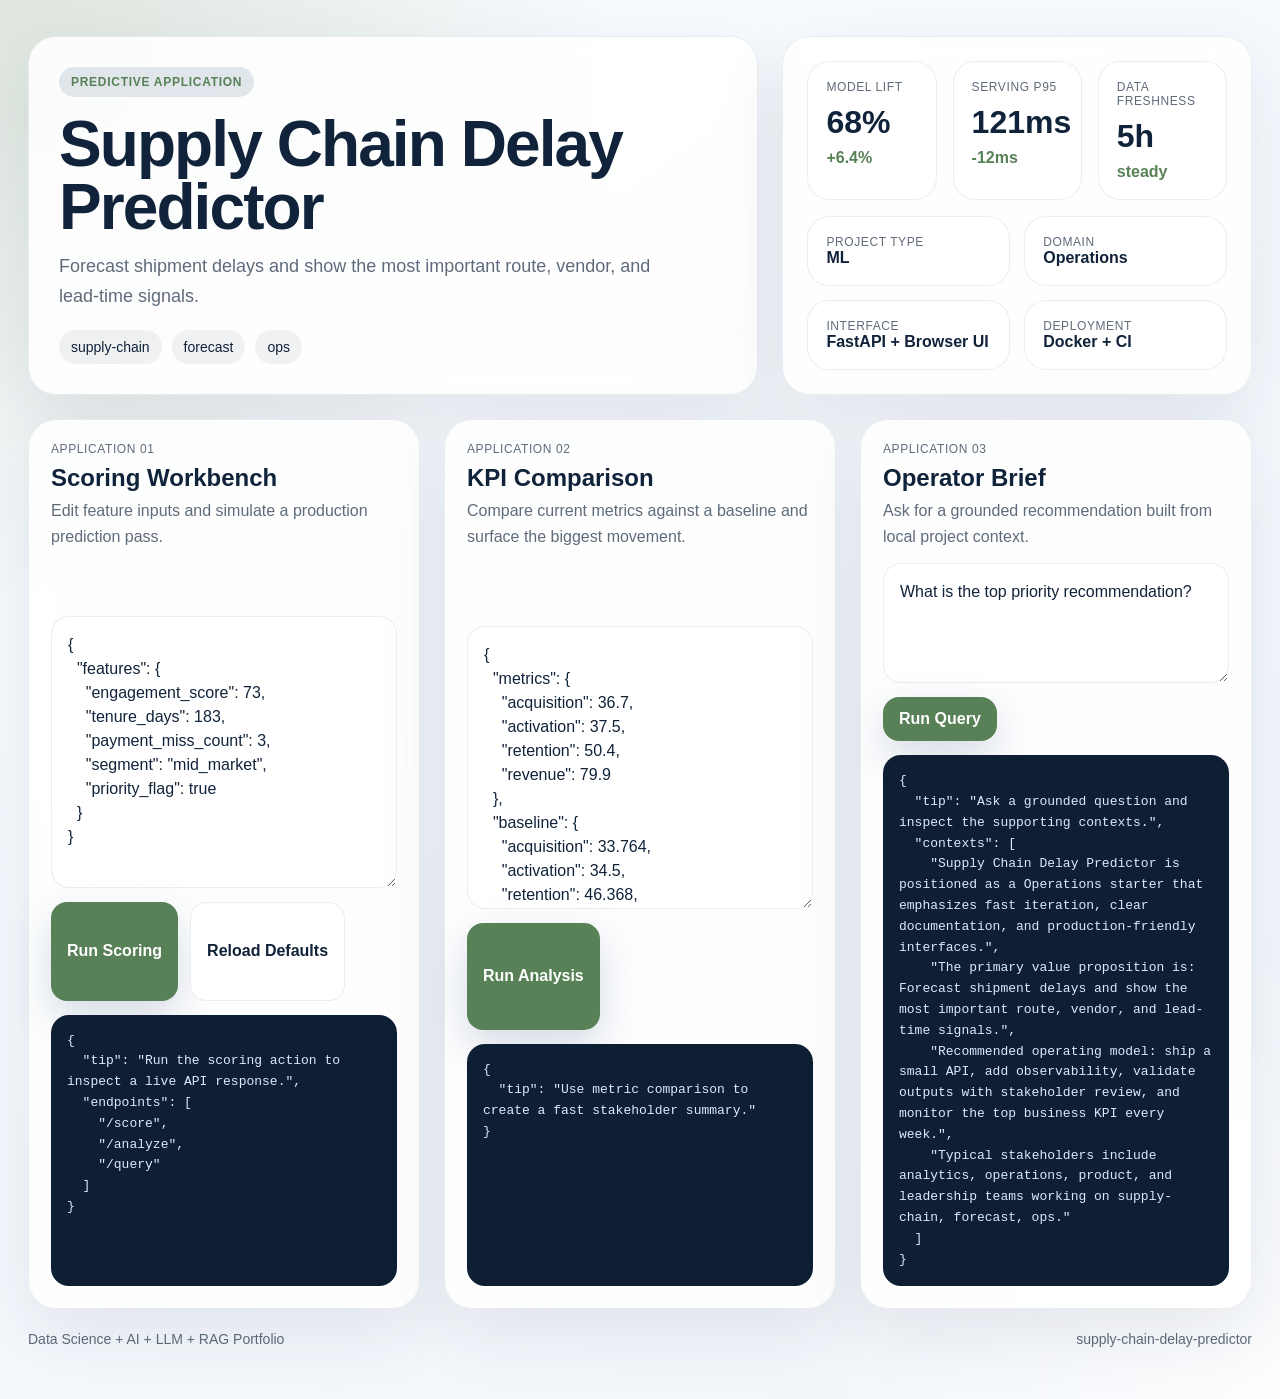
==== src/app/web/index.html @ 6bfb8dae "Publish production-ready portfolio project" ====
<!doctype html>
        <html lang="en">
        <head>
          <meta charset="utf-8">
          <meta name="viewport" content="width=device-width, initial-scale=1">
          <title>Supply Chain Delay Predictor</title>
          <link rel="stylesheet" href="./styles.css">
          <style>:root { --accent: #588157; }</style>
        </head>
        <body>
          <div class="page">
            <section class="hero">
              <div class="panel hero-copy">
                <span class="eyebrow">Predictive Application</span>
                <h1 id="project-title">Supply Chain Delay Predictor</h1>
                <p id="project-summary" class="lead">Forecast shipment delays and show the most important route, vendor, and lead-time signals.</p>
                <ul id="project-tags" class="tag-list">
                  <li>supply-chain</li><li>forecast</li><li>ops</li>
                </ul>
              </div>
              <div class="panel hero-side">
                <div class="metric-grid">
                  <article class='card'><span>Model Lift</span><strong>68%</strong><em>+6.4%</em></article>
<article class='card'><span>Serving P95</span><strong>121ms</strong><em>-12ms</em></article>
<article class='card'><span>Data Freshness</span><strong>5h</strong><em>steady</em></article>
                </div>
                <div class="mini-grid">
                  <article class='mini-card'><span>Project Type</span><strong>ML</strong></article><article class='mini-card'><span>Domain</span><strong>Operations</strong></article><article class='mini-card'><span>Interface</span><strong>FastAPI + Browser UI</strong></article><article class='mini-card'><span>Deployment</span><strong>Docker + CI</strong></article>
                </div>
              </div>
            </section>
            <section class="app-grid">
              <article class="panel module">
                <div class="module-header">
                  <span>Application 01</span>
                  <h2>Scoring Workbench</h2>
                  <p>Edit feature inputs and simulate a production prediction pass.</p>
                </div>
                <textarea id="score-input"></textarea>
                <div class="button-row">
                  <button id="run-score">Run Scoring</button>
                  <button id="load-defaults" class="secondary" type="button">Reload Defaults</button>
                </div>
                <pre id="score-output"></pre>
              </article>
              <article class="panel module">
                <div class="module-header">
                  <span>Application 02</span>
                  <h2>KPI Comparison</h2>
                  <p>Compare current metrics against a baseline and surface the biggest movement.</p>
                </div>
                <textarea id="analyze-input"></textarea>
                <div class="button-row">
                  <button id="run-analyze">Run Analysis</button>
                </div>
                <pre id="analyze-output"></pre>
              </article>
              <article class="panel module">
                <div class="module-header">
                  <span>Application 03</span>
                  <h2>Operator Brief</h2>
                  <p>Ask for a grounded recommendation built from local project context.</p>
                </div>
                <textarea id="query-input" class="query-input"></textarea>
                <div class="button-row">
                  <button id="run-query">Run Query</button>
                </div>
                <pre id="query-output"></pre>
              </article>
            </section>
            <footer class="footer">
              <span>Data Science + AI + LLM + RAG Portfolio</span>
              <span>supply-chain-delay-predictor</span>
            </footer>
          </div>
          <script id="bootstrap-data" type="application/json">{"project": {"slug": "supply-chain-delay-predictor", "title": "Supply Chain Delay Predictor", "project_type": "ml", "domain": "Operations", "summary": "Forecast shipment delays and show the most important route, vendor, and lead-time signals.", "tags": ["supply-chain", "forecast", "ops"]}, "sample_features": {"engagement_score": 73, "tenure_days": 183, "payment_miss_count": 3, "segment": "mid_market", "priority_flag": true}, "sample_metrics": {"acquisition": 36.7, "activation": 37.5, "retention": 50.4, "revenue": 79.9}, "sample_query": "What is the top priority recommendation?", "knowledge_base": ["Supply Chain Delay Predictor is positioned as a Operations starter that emphasizes fast iteration, clear documentation, and production-friendly interfaces.", "The primary value proposition is: Forecast shipment delays and show the most important route, vendor, and lead-time signals.", "Recommended operating model: ship a small API, add observability, validate outputs with stakeholder review, and monitor the top business KPI every week.", "Typical stakeholders include analytics, operations, product, and leadership teams working on supply-chain, forecast, ops."], "dashboard_metrics": [{"label": "Model Lift", "value": "68%", "delta": "+6.4%"}, {"label": "Serving P95", "value": "121ms", "delta": "-12ms"}, {"label": "Data Freshness", "value": "5h", "delta": "steady"}]}</script>
          <script src="./app.js"></script>
        </body>
        </html>
---- src/app/web/styles.css ----
:root {
  --accent: #3d5a80;
  --accent-soft: rgba(61, 90, 128, 0.14);
  --bg: #f2f6fb;
  --card: rgba(255, 255, 255, 0.86);
  --line: rgba(16, 32, 51, 0.08);
  --ink: #11233a;
  --muted: #5f6b7a;
  --success: #2a9d8f;
}
* { box-sizing: border-box; }
html, body { margin: 0; min-height: 100%; }
body {
  font-family: "Avenir Next", "Segoe UI", sans-serif;
  color: var(--ink);
  background:
    radial-gradient(circle at top left, color-mix(in srgb, var(--accent) 20%, white), transparent 32%),
    radial-gradient(circle at bottom right, rgba(255,255,255,0.82), transparent 24%),
    linear-gradient(145deg, #f8fbff, var(--bg));
}
.page {
  max-width: 1320px;
  margin: 0 auto;
  padding: 36px 28px 52px;
}
.hero {
  display: grid;
  grid-template-columns: 1.4fr 0.9fr;
  gap: 24px;
  margin-bottom: 24px;
}
.panel {
  background: var(--card);
  border: 1px solid var(--line);
  border-radius: 28px;
  box-shadow: 0 24px 70px rgba(17, 35, 58, 0.09);
  backdrop-filter: blur(16px);
}
.hero-copy {
  padding: 30px;
}
.eyebrow {
  display: inline-flex;
  align-items: center;
  gap: 8px;
  padding: 8px 12px;
  background: var(--accent-soft);
  color: var(--accent);
  border-radius: 999px;
  text-transform: uppercase;
  letter-spacing: 0.06em;
  font-size: 12px;
  font-weight: 700;
}
h1 {
  margin: 16px 0 14px;
  font-size: clamp(2.2rem, 5vw, 4rem);
  line-height: 0.98;
  letter-spacing: -0.03em;
}
.lead {
  font-size: 18px;
  line-height: 1.65;
  color: var(--muted);
  max-width: 60ch;
  margin: 0;
}
.tag-list {
  display: flex;
  flex-wrap: wrap;
  gap: 10px;
  list-style: none;
  margin: 18px 0 0;
  padding: 0;
}
.tag-list li {
  padding: 9px 12px;
  border-radius: 999px;
  background: rgba(17, 35, 58, 0.06);
  color: var(--ink);
  font-size: 14px;
}
.hero-side {
  padding: 24px;
  display: grid;
  gap: 16px;
  align-content: space-between;
}
.metric-grid {
  display: grid;
  grid-template-columns: repeat(3, minmax(0, 1fr));
  gap: 16px;
}
.metric-card,
.mini-card,
.card {
  background: white;
  border: 1px solid var(--line);
  border-radius: 22px;
  padding: 18px;
}
.metric-card span,
.card span,
.mini-card span,
.module-header span {
  display: block;
  color: var(--muted);
  text-transform: uppercase;
  letter-spacing: 0.05em;
  font-size: 12px;
}
.metric-card strong,
.card strong {
  display: block;
  font-size: 32px;
  margin-top: 10px;
}
.metric-card em,
.card em {
  display: inline-block;
  margin-top: 8px;
  font-style: normal;
  color: var(--accent);
  font-weight: 700;
}
.mini-grid {
  display: grid;
  grid-template-columns: repeat(2, minmax(0, 1fr));
  gap: 14px;
}
.app-grid {
  display: grid;
  grid-template-columns: repeat(3, minmax(0, 1fr));
  gap: 24px;
}
.module {
  padding: 22px;
  display: grid;
  gap: 14px;
}
.module-header h2 {
  margin: 8px 0 6px;
  font-size: 24px;
}
.module-header p {
  margin: 0;
  color: var(--muted);
  line-height: 1.6;
}
textarea, input, button {
  font: inherit;
}
textarea {
  width: 100%;
  min-height: 220px;
  resize: vertical;
  border: 1px solid var(--line);
  border-radius: 18px;
  padding: 16px;
  background: rgba(255,255,255,0.92);
  color: var(--ink);
  line-height: 1.5;
}
.query-input {
  min-height: 120px;
}
button {
  border: 0;
  border-radius: 16px;
  background: var(--accent);
  color: white;
  padding: 13px 16px;
  font-weight: 700;
  cursor: pointer;
  box-shadow: 0 16px 40px rgba(61, 90, 128, 0.22);
}
button.secondary {
  background: white;
  color: var(--ink);
  border: 1px solid var(--line);
  box-shadow: none;
}
.button-row {
  display: flex;
  gap: 12px;
  flex-wrap: wrap;
}
pre {
  margin: 0;
  white-space: pre-wrap;
  word-break: break-word;
  background: #0e1f34;
  color: #dce8ff;
  border-radius: 18px;
  padding: 16px;
  min-height: 180px;
  font-size: 13px;
  line-height: 1.6;
  overflow: auto;
}
.footer {
  display: flex;
  justify-content: space-between;
  margin-top: 22px;
  color: var(--muted);
  font-size: 14px;
}
@media (max-width: 1080px) {
  .hero, .app-grid { grid-template-columns: 1fr; }
  .metric-grid { grid-template-columns: 1fr; }
}
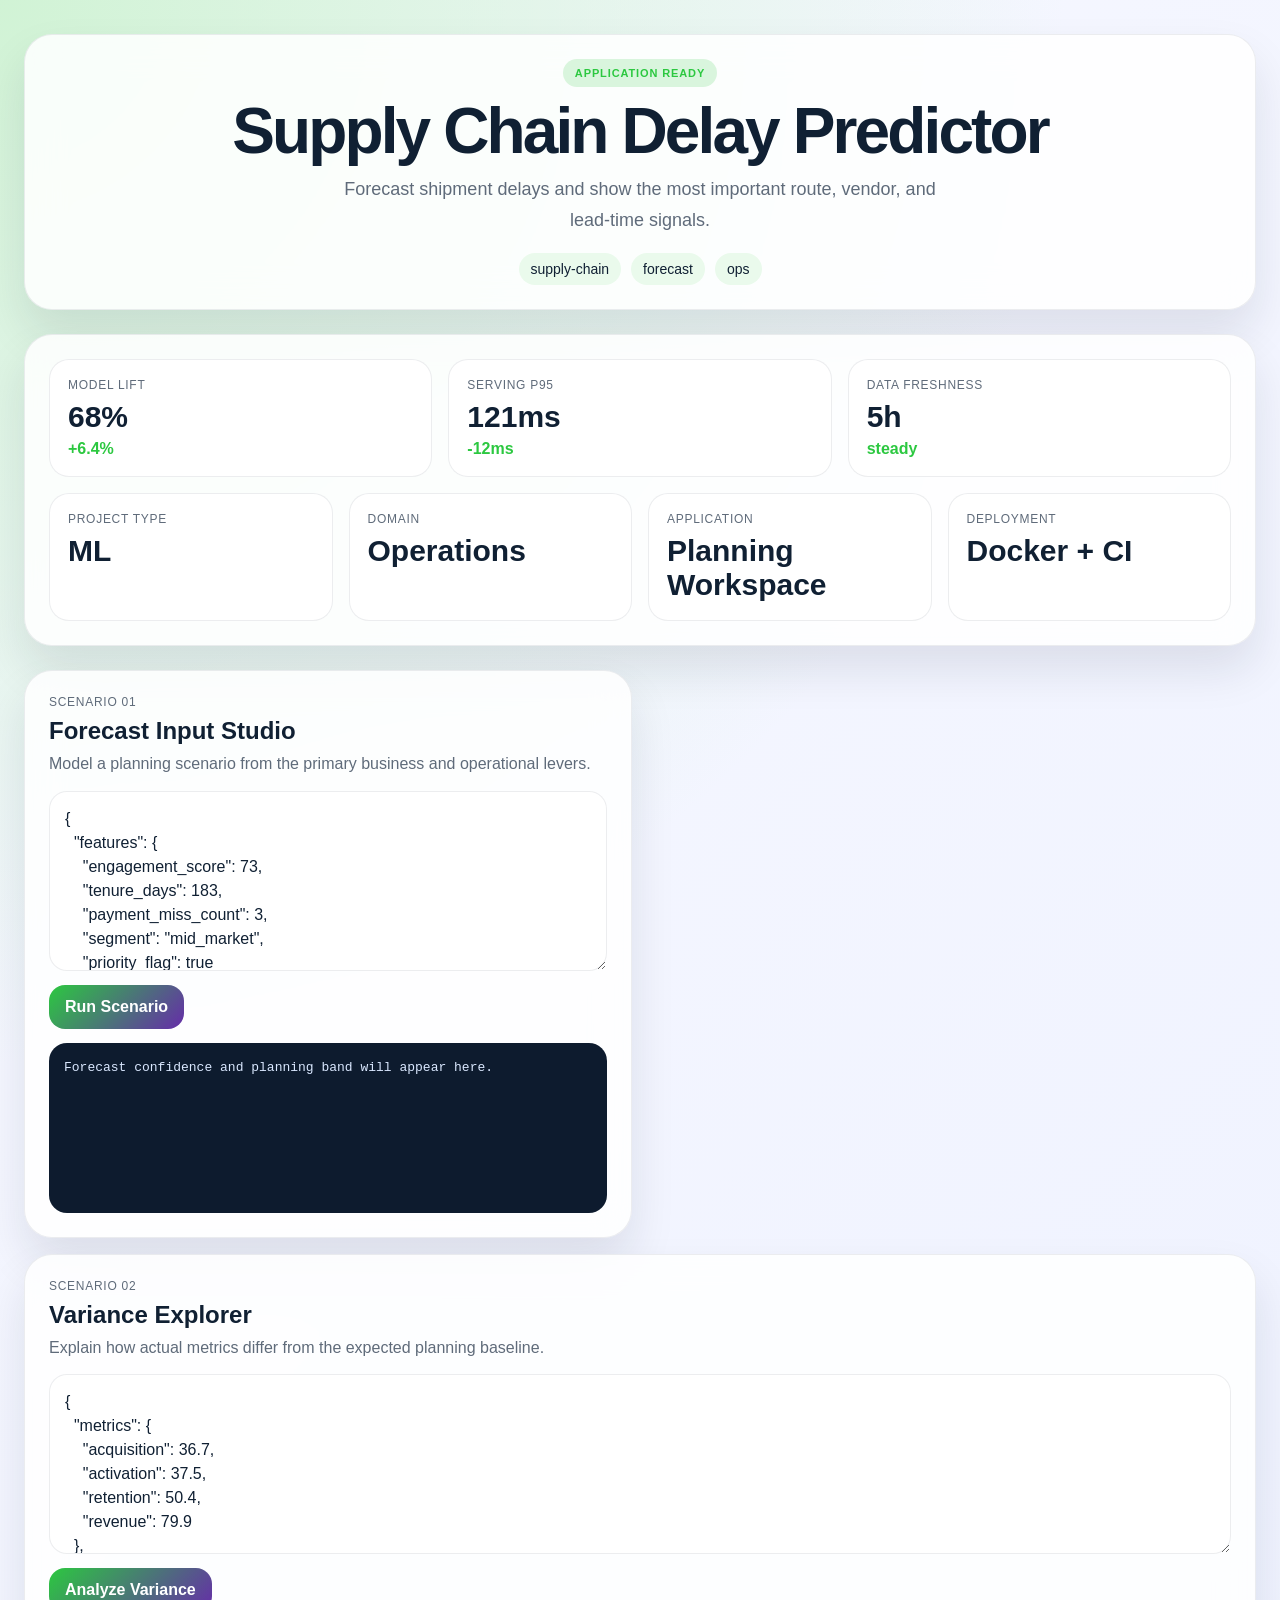
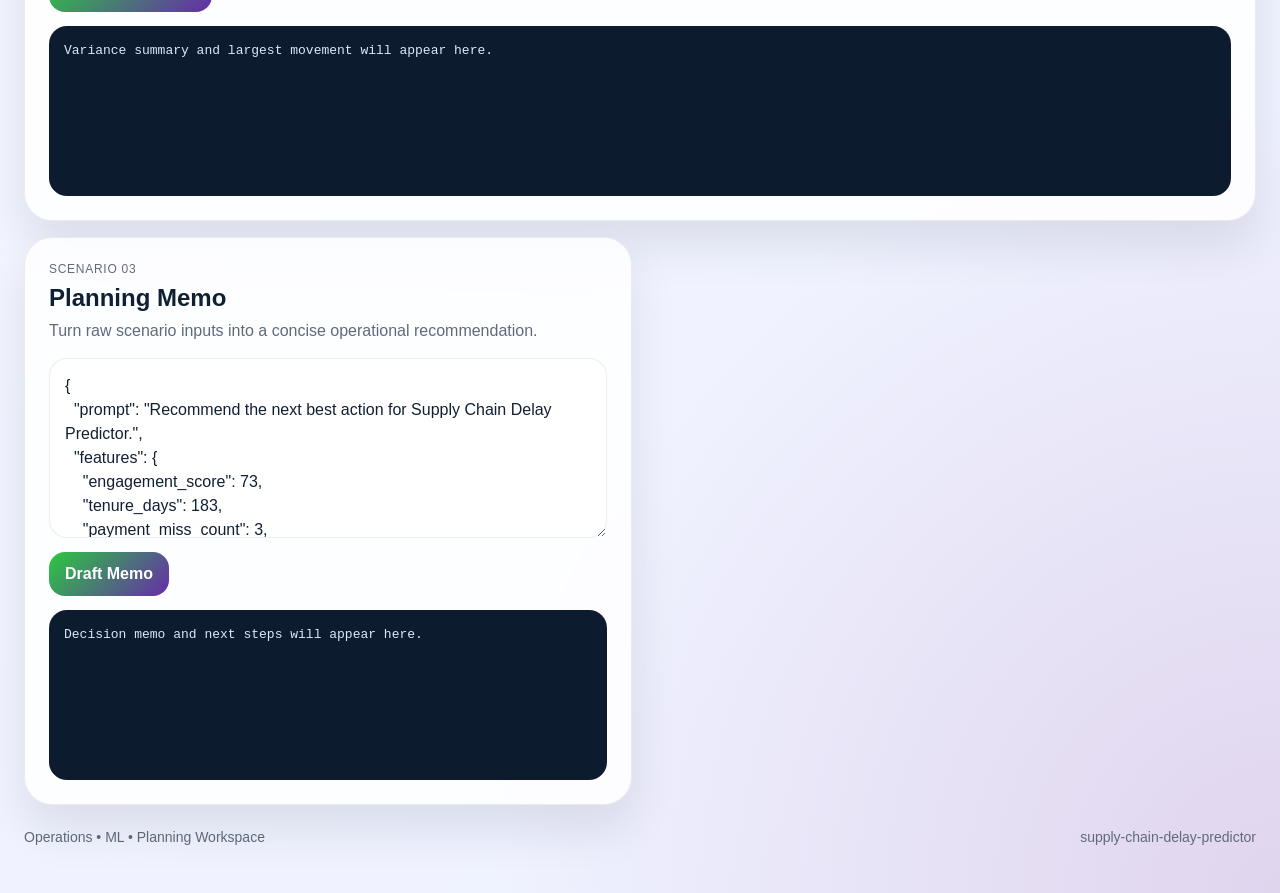
==== commit 33ed51d1: "Publish production-ready portfolio project" ====
--- a/src/app/web/index.html
+++ b/src/app/web/index.html
@@ -6,13 +6,12 @@
           <meta name="viewport" content="width=device-width, initial-scale=1">
           <title>Supply Chain Delay Predictor</title>
           <link rel="stylesheet" href="./styles.css">
-          <style>:root { --accent: #588157; }</style>
         </head>
-        <body>
-          <div class="page">
+        <body class="surface-aurora">
+          <div class="page layout-folio eyebrow-solid headline-normal modules-2 hero-align-left">
             <section class="hero">
               <div class="panel hero-copy">
-                <span class="eyebrow">Predictive Application</span>
+                <span class="eyebrow" data-health>Planning Workspace</span>
                 <h1 id="project-title">Supply Chain Delay Predictor</h1>
                 <p id="project-summary" class="lead">Forecast shipment delays and show the most important route, vendor, and lead-time signals.</p>
                 <ul id="project-tags" class="tag-list">
@@ -26,55 +25,90 @@
 <article class='card'><span>Data Freshness</span><strong>5h</strong><em>steady</em></article>
                 </div>
                 <div class="mini-grid">
-                  <article class='mini-card'><span>Project Type</span><strong>ML</strong></article><article class='mini-card'><span>Domain</span><strong>Operations</strong></article><article class='mini-card'><span>Interface</span><strong>FastAPI + Browser UI</strong></article><article class='mini-card'><span>Deployment</span><strong>Docker + CI</strong></article>
+                  <article class='mini-card'><span>Project Type</span><strong>ML</strong></article><article class='mini-card'><span>Domain</span><strong>Operations</strong></article><article class='mini-card'><span>Application</span><strong>Planning Workspace</strong></article><article class='mini-card'><span>Deployment</span><strong>Docker + CI</strong></article>
                 </div>
               </div>
             </section>
             <section class="app-grid">
-              <article class="panel module">
-                <div class="module-header">
-                  <span>Application 01</span>
-                  <h2>Scoring Workbench</h2>
-                  <p>Edit feature inputs and simulate a production prediction pass.</p>
-                </div>
-                <textarea id="score-input"></textarea>
-                <div class="button-row">
-                  <button id="run-score">Run Scoring</button>
-                  <button id="load-defaults" class="secondary" type="button">Reload Defaults</button>
-                </div>
-                <pre id="score-output"></pre>
-              </article>
-              <article class="panel module">
-                <div class="module-header">
-                  <span>Application 02</span>
-                  <h2>KPI Comparison</h2>
-                  <p>Compare current metrics against a baseline and surface the biggest movement.</p>
-                </div>
-                <textarea id="analyze-input"></textarea>
-                <div class="button-row">
-                  <button id="run-analyze">Run Analysis</button>
-                </div>
-                <pre id="analyze-output"></pre>
-              </article>
-              <article class="panel module">
-                <div class="module-header">
-                  <span>Application 03</span>
-                  <h2>Operator Brief</h2>
-                  <p>Ask for a grounded recommendation built from local project context.</p>
-                </div>
-                <textarea id="query-input" class="query-input"></textarea>
-                <div class="button-row">
-                  <button id="run-query">Run Query</button>
-                </div>
-                <pre id="query-output"></pre>
-              </article>
+              <article class="panel module js-module span-normal">
+          <div class="module-header">
+            <span>Scenario 01</span>
+            <h2>Forecast Input Studio</h2>
+            <p>Model a planning scenario from the primary business and operational levers.</p>
+          </div>
+          <textarea class="js-input">{
+  &quot;features&quot;: {
+    &quot;engagement_score&quot;: 73,
+    &quot;tenure_days&quot;: 183,
+    &quot;payment_miss_count&quot;: 3,
+    &quot;segment&quot;: &quot;mid_market&quot;,
+    &quot;priority_flag&quot;: true
+  }
+}</textarea>
+          <div class="button-row">
+            <button class="js-run" data-endpoint="/score" data-input-mode="json">Run Scenario</button>
+          </div>
+          <pre class="js-output">Forecast confidence and planning band will appear here.</pre>
+        </article>
+<article class="panel module js-module span-wide">
+          <div class="module-header">
+            <span>Scenario 02</span>
+            <h2>Variance Explorer</h2>
+            <p>Explain how actual metrics differ from the expected planning baseline.</p>
+          </div>
+          <textarea class="js-input">{
+  &quot;metrics&quot;: {
+    &quot;acquisition&quot;: 36.7,
+    &quot;activation&quot;: 37.5,
+    &quot;retention&quot;: 50.4,
+    &quot;revenue&quot;: 79.9
+  },
+  &quot;baseline&quot;: {
+    &quot;acquisition&quot;: 33.76,
+    &quot;activation&quot;: 34.5,
+    &quot;retention&quot;: 46.37,
+    &quot;revenue&quot;: 73.51
+  }
+}</textarea>
+          <div class="button-row">
+            <button class="js-run" data-endpoint="/analyze" data-input-mode="json">Analyze Variance</button>
+          </div>
+          <pre class="js-output">Variance summary and largest movement will appear here.</pre>
+        </article>
+<article class="panel module js-module span-normal">
+          <div class="module-header">
+            <span>Scenario 03</span>
+            <h2>Planning Memo</h2>
+            <p>Turn raw scenario inputs into a concise operational recommendation.</p>
+          </div>
+          <textarea class="js-input">{
+  &quot;prompt&quot;: &quot;Recommend the next best action for Supply Chain Delay Predictor.&quot;,
+  &quot;features&quot;: {
+    &quot;engagement_score&quot;: 73,
+    &quot;tenure_days&quot;: 183,
+    &quot;payment_miss_count&quot;: 3,
+    &quot;segment&quot;: &quot;mid_market&quot;,
+    &quot;priority_flag&quot;: true
+  },
+  &quot;metrics&quot;: {
+    &quot;acquisition&quot;: 36.7,
+    &quot;activation&quot;: 37.5,
+    &quot;retention&quot;: 50.4,
+    &quot;revenue&quot;: 79.9
+  }
+}</textarea>
+          <div class="button-row">
+            <button class="js-run" data-endpoint="/recommend" data-input-mode="json">Draft Memo</button>
+          </div>
+          <pre class="js-output">Decision memo and next steps will appear here.</pre>
+        </article>
             </section>
             <footer class="footer">
-              <span>Data Science + AI + LLM + RAG Portfolio</span>
+              <span>Operations • ML • Planning Workspace</span>
               <span>supply-chain-delay-predictor</span>
             </footer>
           </div>
-          <script id="bootstrap-data" type="application/json">{"project": {"slug": "supply-chain-delay-predictor", "title": "Supply Chain Delay Predictor", "project_type": "ml", "domain": "Operations", "summary": "Forecast shipment delays and show the most important route, vendor, and lead-time signals.", "tags": ["supply-chain", "forecast", "ops"]}, "sample_features": {"engagement_score": 73, "tenure_days": 183, "payment_miss_count": 3, "segment": "mid_market", "priority_flag": true}, "sample_metrics": {"acquisition": 36.7, "activation": 37.5, "retention": 50.4, "revenue": 79.9}, "sample_query": "What is the top priority recommendation?", "knowledge_base": ["Supply Chain Delay Predictor is positioned as a Operations starter that emphasizes fast iteration, clear documentation, and production-friendly interfaces.", "The primary value proposition is: Forecast shipment delays and show the most important route, vendor, and lead-time signals.", "Recommended operating model: ship a small API, add observability, validate outputs with stakeholder review, and monitor the top business KPI every week.", "Typical stakeholders include analytics, operations, product, and leadership teams working on supply-chain, forecast, ops."], "dashboard_metrics": [{"label": "Model Lift", "value": "68%", "delta": "+6.4%"}, {"label": "Serving P95", "value": "121ms", "delta": "-12ms"}, {"label": "Data Freshness", "value": "5h", "delta": "steady"}]}</script>
+          <script id="bootstrap-data" type="application/json">{"project": {"slug": "supply-chain-delay-predictor", "title": "Supply Chain Delay Predictor", "project_type": "ml", "domain": "Operations", "summary": "Forecast shipment delays and show the most important route, vendor, and lead-time signals.", "tags": ["supply-chain", "forecast", "ops"]}, "app_archetype": "planner", "ui_profile": {"layout": "folio", "surface": "aurora", "font_stack": "\"Avenir Next\", \"Segoe UI\", sans-serif", "radius": 28, "shadow": 46, "eyebrow_style": "solid", "module_columns": 2, "hero_align": "left", "headline_mode": "normal"}, "app_modules": [{"label": "Scenario 01", "title": "Forecast Input Studio", "description": "Model a planning scenario from the primary business and operational levers.", "endpoint": "/score", "input_mode": "json", "cta": "Run Scenario", "prefill": "{\n  \"features\": {\n    \"engagement_score\": 73,\n    \"tenure_days\": 183,\n    \"payment_miss_count\": 3,\n    \"segment\": \"mid_market\",\n    \"priority_flag\": true\n  }\n}", "hint": "Forecast confidence and planning band will appear here.", "span": "normal"}, {"label": "Scenario 02", "title": "Variance Explorer", "description": "Explain how actual metrics differ from the expected planning baseline.", "endpoint": "/analyze", "input_mode": "json", "cta": "Analyze Variance", "prefill": "{\n  \"metrics\": {\n    \"acquisition\": 36.7,\n    \"activation\": 37.5,\n    \"retention\": 50.4,\n    \"revenue\": 79.9\n  },\n  \"baseline\": {\n    \"acquisition\": 33.76,\n    \"activation\": 34.5,\n    \"retention\": 46.37,\n    \"revenue\": 73.51\n  }\n}", "hint": "Variance summary and largest movement will appear here.", "span": "wide"}, {"label": "Scenario 03", "title": "Planning Memo", "description": "Turn raw scenario inputs into a concise operational recommendation.", "endpoint": "/recommend", "input_mode": "json", "cta": "Draft Memo", "prefill": "{\n  \"prompt\": \"Recommend the next best action for Supply Chain Delay Predictor.\",\n  \"features\": {\n    \"engagement_score\": 73,\n    \"tenure_days\": 183,\n    \"payment_miss_count\": 3,\n    \"segment\": \"mid_market\",\n    \"priority_flag\": true\n  },\n  \"metrics\": {\n    \"acquisition\": 36.7,\n    \"activation\": 37.5,\n    \"retention\": 50.4,\n    \"revenue\": 79.9\n  }\n}", "hint": "Decision memo and next steps will appear here.", "span": "normal"}], "sample_features": {"engagement_score": 73, "tenure_days": 183, "payment_miss_count": 3, "segment": "mid_market", "priority_flag": true}, "sample_metrics": {"acquisition": 36.7, "activation": 37.5, "retention": 50.4, "revenue": 79.9}, "knowledge_base": ["Supply Chain Delay Predictor is positioned as a Operations starter that emphasizes fast iteration, clear documentation, and production-friendly interfaces.", "The primary value proposition is: Forecast shipment delays and show the most important route, vendor, and lead-time signals.", "Recommended operating model: ship a small API, add observability, validate outputs with stakeholder review, and monitor the top business KPI every week.", "Typical stakeholders include analytics, operations, product, and leadership teams working on supply-chain, forecast, ops."], "dashboard_metrics": [{"label": "Model Lift", "value": "68%", "delta": "+6.4%"}, {"label": "Serving P95", "value": "121ms", "delta": "-12ms"}, {"label": "Data Freshness", "value": "5h", "delta": "steady"}]}</script>
           <script src="./app.js"></script>
         </body>
         </html>
--- a/src/app/web/styles.css
+++ b/src/app/web/styles.css
@@ -1,141 +1,185 @@
 
 :root {
-  --accent: #3d5a80;
-  --accent-soft: rgba(61, 90, 128, 0.14);
-  --bg: #f2f6fb;
+  --accent: #2cc840;
+  --accent-2: #662ca9;
+  --accent-soft: color-mix(in srgb, var(--accent) 18%, white);
+  --radius: 28px;
+  --shadow-size: 46px;
+  --font-stack: "Avenir Next", "Segoe UI", sans-serif;
+  --bg: #f4f7fb;
   --card: rgba(255, 255, 255, 0.86);
   --line: rgba(16, 32, 51, 0.08);
-  --ink: #11233a;
+  --ink: #102033;
   --muted: #5f6b7a;
-  --success: #2a9d8f;
+  --output-bg: #0d1b2e;
+  --output-ink: #dae8ff;
 }
 * { box-sizing: border-box; }
 html, body { margin: 0; min-height: 100%; }
 body {
-  font-family: "Avenir Next", "Segoe UI", sans-serif;
+  font-family: var(--font-stack);
   color: var(--ink);
-  background:
-    radial-gradient(circle at top left, color-mix(in srgb, var(--accent) 20%, white), transparent 32%),
-    radial-gradient(circle at bottom right, rgba(255,255,255,0.82), transparent 24%),
-    linear-gradient(145deg, #f8fbff, var(--bg));
+  background: linear-gradient(145deg, #f8fbff, var(--bg));
+}
+body.surface-mist {
+  --bg: #eef4fb;
+  background:
+    radial-gradient(circle at top left, color-mix(in srgb, var(--accent) 18%, white), transparent 34%),
+    linear-gradient(145deg, #fbfdff, var(--bg));
+}
+body.surface-aurora {
+  --bg: #edf1ff;
+  background:
+    radial-gradient(circle at 0% 0%, color-mix(in srgb, var(--accent) 22%, white), transparent 38%),
+    radial-gradient(circle at 100% 100%, color-mix(in srgb, var(--accent-2) 20%, white), transparent 28%),
+    linear-gradient(135deg, #f7f8ff, var(--bg));
+}
+body.surface-sand {
+  --bg: #f5efe8;
+  --card: rgba(255, 251, 246, 0.9);
+  background:
+    linear-gradient(135deg, rgba(255,255,255,0.82), rgba(245, 239, 232, 0.98)),
+    radial-gradient(circle at top right, color-mix(in srgb, var(--accent) 16%, white), transparent 32%);
+}
+body.surface-slate {
+  --bg: #ecf0f7;
+  --card: rgba(248, 250, 255, 0.88);
+  background:
+    linear-gradient(160deg, #f7f9fc, var(--bg)),
+    radial-gradient(circle at bottom left, color-mix(in srgb, var(--accent-2) 16%, white), transparent 34%);
+}
+body.surface-paper {
+  --bg: #f8f8f4;
+  --card: rgba(255,255,255,0.93);
+  background:
+    linear-gradient(180deg, #fffefb, var(--bg));
+}
+body.surface-ink {
+  --bg: #0f1726;
+  --card: rgba(15, 23, 38, 0.88);
+  --line: rgba(226, 238, 255, 0.1);
+  --ink: #f5f8ff;
+  --muted: #b4c0cf;
+  --output-bg: rgba(255,255,255,0.06);
+  --output-ink: #f5f8ff;
+  background:
+    radial-gradient(circle at top left, color-mix(in srgb, var(--accent) 28%, transparent), transparent 42%),
+    linear-gradient(145deg, #09111d, var(--bg));
 }
 .page {
-  max-width: 1320px;
+  max-width: 1360px;
   margin: 0 auto;
-  padding: 36px 28px 52px;
-}
-.hero {
-  display: grid;
-  grid-template-columns: 1.4fr 0.9fr;
+  padding: 34px 24px 48px;
+  display: grid;
   gap: 24px;
-  margin-bottom: 24px;
 }
 .panel {
   background: var(--card);
   border: 1px solid var(--line);
-  border-radius: 28px;
-  box-shadow: 0 24px 70px rgba(17, 35, 58, 0.09);
-  backdrop-filter: blur(16px);
-}
-.hero-copy {
-  padding: 30px;
+  border-radius: var(--radius);
+  box-shadow: 0 24px var(--shadow-size) rgba(16, 32, 51, 0.1);
+  backdrop-filter: blur(18px);
+}
+.hero {
+  display: grid;
+  gap: 24px;
+}
+.hero-copy,
+.hero-side,
+.module {
+  padding: 24px;
 }
 .eyebrow {
   display: inline-flex;
   align-items: center;
   gap: 8px;
   padding: 8px 12px;
+  border-radius: 999px;
   background: var(--accent-soft);
   color: var(--accent);
-  border-radius: 999px;
   text-transform: uppercase;
-  letter-spacing: 0.06em;
-  font-size: 12px;
-  font-weight: 700;
+  letter-spacing: 0.08em;
+  font-size: 11px;
+  font-weight: 800;
+}
+.page.eyebrow-outline .eyebrow {
+  background: transparent;
+  border: 1px solid color-mix(in srgb, var(--accent) 40%, white);
+}
+.page.eyebrow-soft .eyebrow {
+  background: color-mix(in srgb, var(--accent) 12%, white);
+  color: color-mix(in srgb, var(--accent) 82%, black);
 }
 h1 {
-  margin: 16px 0 14px;
-  font-size: clamp(2.2rem, 5vw, 4rem);
-  line-height: 0.98;
-  letter-spacing: -0.03em;
-}
+  margin: 14px 0 12px;
+  font-size: clamp(2.2rem, 5vw, 4.4rem);
+  line-height: 0.96;
+  letter-spacing: -0.045em;
+}
+.page.headline-compact h1 { max-width: 10ch; }
+.page.headline-tall h1 { line-height: 1.03; font-size: clamp(2.4rem, 5vw, 4.8rem); }
 .lead {
+  margin: 0;
   font-size: 18px;
-  line-height: 1.65;
+  line-height: 1.68;
   color: var(--muted);
-  max-width: 60ch;
-  margin: 0;
+  max-width: 62ch;
 }
 .tag-list {
+  list-style: none;
   display: flex;
   flex-wrap: wrap;
   gap: 10px;
-  list-style: none;
   margin: 18px 0 0;
   padding: 0;
 }
 .tag-list li {
-  padding: 9px 12px;
+  padding: 8px 12px;
   border-radius: 999px;
-  background: rgba(17, 35, 58, 0.06);
+  background: color-mix(in srgb, var(--accent) 10%, white);
   color: var(--ink);
   font-size: 14px;
 }
 .hero-side {
-  padding: 24px;
   display: grid;
   gap: 16px;
-  align-content: space-between;
-}
-.metric-grid {
-  display: grid;
-  grid-template-columns: repeat(3, minmax(0, 1fr));
+}
+.metric-grid,
+.mini-grid,
+.app-grid {
+  display: grid;
   gap: 16px;
 }
-.metric-card,
-.mini-card,
-.card {
-  background: white;
+.card,
+.mini-card {
+  background: color-mix(in srgb, var(--card) 92%, white);
   border: 1px solid var(--line);
-  border-radius: 22px;
+  border-radius: calc(var(--radius) - 8px);
   padding: 18px;
 }
-.metric-card span,
 .card span,
 .mini-card span,
 .module-header span {
   display: block;
   color: var(--muted);
   text-transform: uppercase;
-  letter-spacing: 0.05em;
+  letter-spacing: 0.06em;
   font-size: 12px;
 }
-.metric-card strong,
-.card strong {
+.card strong,
+.mini-card strong {
   display: block;
-  font-size: 32px;
-  margin-top: 10px;
-}
-.metric-card em,
+  margin-top: 8px;
+  font-size: 30px;
+}
 .card em {
   display: inline-block;
-  margin-top: 8px;
+  margin-top: 6px;
   font-style: normal;
   color: var(--accent);
   font-weight: 700;
 }
-.mini-grid {
-  display: grid;
-  grid-template-columns: repeat(2, minmax(0, 1fr));
-  gap: 14px;
-}
-.app-grid {
-  display: grid;
-  grid-template-columns: repeat(3, minmax(0, 1fr));
-  gap: 24px;
-}
 .module {
-  padding: 22px;
   display: grid;
   gap: 14px;
 }
@@ -148,65 +192,157 @@
   color: var(--muted);
   line-height: 1.6;
 }
-textarea, input, button {
+textarea,
+button {
   font: inherit;
 }
 textarea {
   width: 100%;
-  min-height: 220px;
+  min-height: 180px;
   resize: vertical;
   border: 1px solid var(--line);
-  border-radius: 18px;
-  padding: 16px;
-  background: rgba(255,255,255,0.92);
+  border-radius: calc(var(--radius) - 10px);
+  padding: 15px;
+  background: rgba(255,255,255,0.82);
   color: var(--ink);
   line-height: 1.5;
 }
-.query-input {
-  min-height: 120px;
+body.surface-ink textarea {
+  background: rgba(255,255,255,0.05);
+}
+.module-input-text {
+  min-height: 110px;
+}
+.button-row {
+  display: flex;
+  flex-wrap: wrap;
+  gap: 10px;
 }
 button {
   border: 0;
   border-radius: 16px;
-  background: var(--accent);
+  background: linear-gradient(135deg, var(--accent), var(--accent-2));
   color: white;
   padding: 13px 16px;
   font-weight: 700;
   cursor: pointer;
-  box-shadow: 0 16px 40px rgba(61, 90, 128, 0.22);
-}
-button.secondary {
-  background: white;
-  color: var(--ink);
-  border: 1px solid var(--line);
-  box-shadow: none;
-}
-.button-row {
-  display: flex;
-  gap: 12px;
-  flex-wrap: wrap;
 }
 pre {
   margin: 0;
   white-space: pre-wrap;
   word-break: break-word;
-  background: #0e1f34;
-  color: #dce8ff;
-  border-radius: 18px;
-  padding: 16px;
-  min-height: 180px;
+  background: var(--output-bg);
+  color: var(--output-ink);
+  border-radius: calc(var(--radius) - 10px);
+  padding: 15px;
+  min-height: 170px;
+  line-height: 1.58;
   font-size: 13px;
-  line-height: 1.6;
   overflow: auto;
 }
 .footer {
   display: flex;
   justify-content: space-between;
-  margin-top: 22px;
   color: var(--muted);
   font-size: 14px;
 }
-@media (max-width: 1080px) {
-  .hero, .app-grid { grid-template-columns: 1fr; }
-  .metric-grid { grid-template-columns: 1fr; }
-}
+.page.layout-horizon .hero {
+  grid-template-columns: 1.45fr 1fr;
+  align-items: stretch;
+}
+.page.layout-horizon.modules-2 .app-grid,
+.page.layout-horizon.modules-3 .app-grid {
+  grid-template-columns: repeat(3, minmax(0, 1fr));
+}
+.page.layout-rail .hero {
+  grid-template-columns: 0.92fr 1.08fr;
+}
+.page.layout-rail .hero-copy {
+  padding-top: 34px;
+}
+.page.layout-rail .app-grid {
+  grid-template-columns: repeat(2, minmax(0, 1fr));
+}
+.page.layout-folio .hero {
+  grid-template-columns: 1fr;
+}
+.page.layout-folio .hero-copy {
+  text-align: center;
+}
+.page.layout-folio .lead {
+  margin-inline: auto;
+}
+.page.layout-folio .tag-list {
+  justify-content: center;
+}
+.page.layout-folio .metric-grid {
+  grid-template-columns: repeat(3, minmax(0, 1fr));
+}
+.page.layout-folio .mini-grid {
+  grid-template-columns: repeat(4, minmax(0, 1fr));
+}
+.page.layout-folio .app-grid {
+  grid-template-columns: repeat(2, minmax(0, 1fr));
+}
+.page.layout-board .hero {
+  grid-template-columns: 1fr;
+}
+.page.layout-board .hero-side {
+  grid-template-columns: 1.2fr 0.8fr;
+  align-items: start;
+}
+.page.layout-board .metric-grid {
+  grid-template-columns: repeat(3, minmax(0, 1fr));
+}
+.page.layout-board .app-grid {
+  grid-template-columns: repeat(4, minmax(0, 1fr));
+}
+.page.layout-stack .hero {
+  grid-template-columns: 1fr;
+}
+.page.layout-stack .hero-side {
+  grid-template-columns: repeat(2, minmax(0, 1fr));
+}
+.page.layout-stack .app-grid {
+  grid-template-columns: repeat(3, minmax(0, 1fr));
+}
+.page.layout-console .hero {
+  grid-template-columns: 1.1fr 0.9fr;
+}
+.page.layout-console .panel,
+.page.layout-console .card,
+.page.layout-console .mini-card {
+  border-radius: 18px;
+}
+.page.modules-2 .app-grid {
+  grid-template-columns: repeat(2, minmax(0, 1fr));
+}
+.module.span-wide {
+  grid-column: span 2;
+}
+.hero-align-center .hero-copy {
+  text-align: center;
+}
+.hero-align-center .lead,
+.hero-align-center .tag-list {
+  margin-inline: auto;
+  justify-content: center;
+}
+@media (max-width: 1120px) {
+  .page.layout-horizon .hero,
+  .page.layout-rail .hero,
+  .page.layout-console .hero,
+  .page.layout-board .hero-side,
+  .page.layout-folio .mini-grid,
+  .page.layout-stack .hero-side,
+  .page.modules-2 .app-grid,
+  .page.layout-board .app-grid,
+  .page.layout-stack .app-grid,
+  .page.layout-horizon.modules-3 .app-grid,
+  .page.layout-folio .app-grid {
+    grid-template-columns: 1fr;
+  }
+  .module.span-wide {
+    grid-column: auto;
+  }
+}
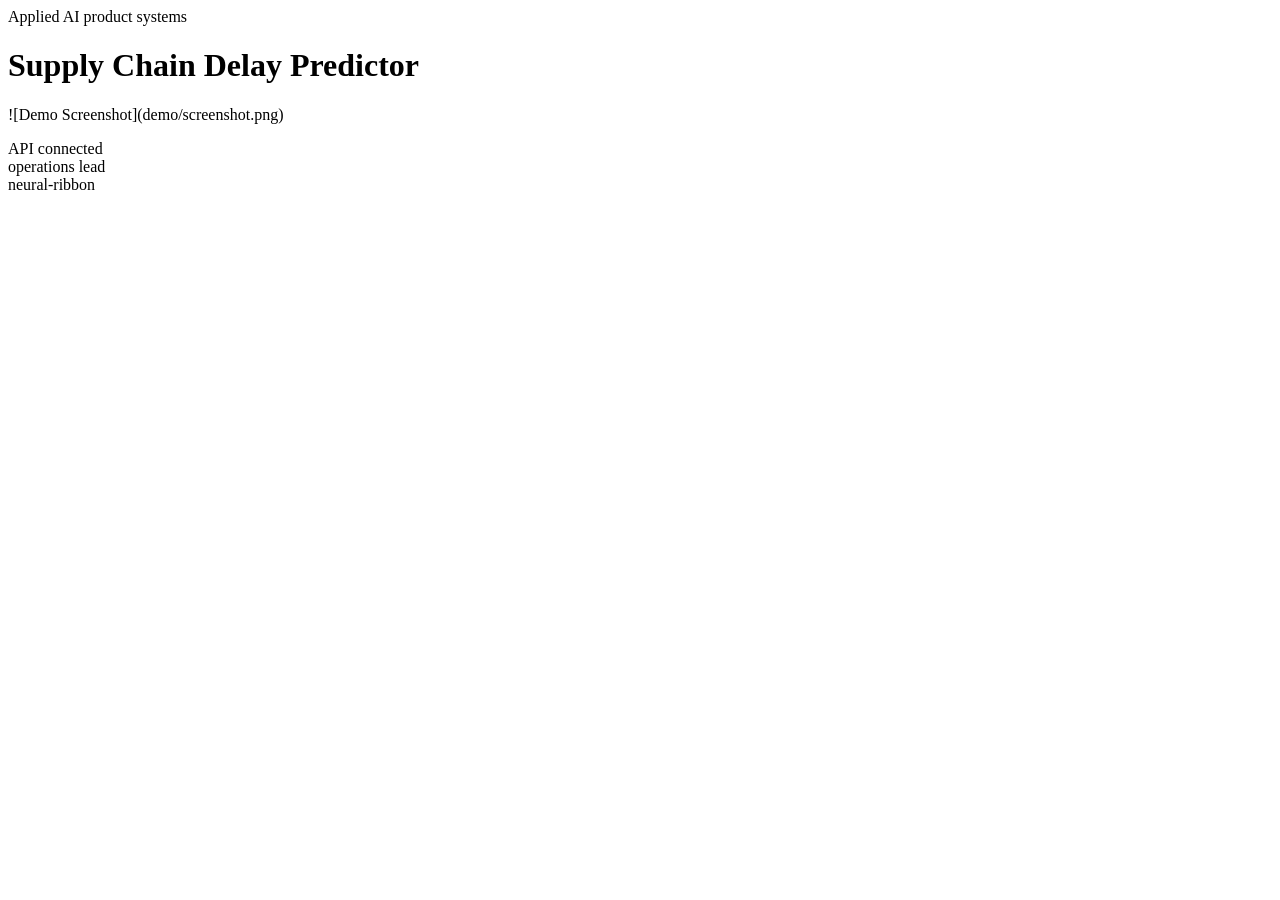
==== commit 82b22298: "Upgrade to production-grade app scaffold and 3D landing page" ====
--- a/src/app/web/index.html
+++ b/src/app/web/index.html
@@ -1,114 +1,29 @@
-
-        <!doctype html>
-        <html lang="en">
-        <head>
-          <meta charset="utf-8">
-          <meta name="viewport" content="width=device-width, initial-scale=1">
-          <title>Supply Chain Delay Predictor</title>
-          <link rel="stylesheet" href="./styles.css">
-        </head>
-        <body class="surface-aurora">
-          <div class="page layout-folio eyebrow-solid headline-normal modules-2 hero-align-left">
-            <section class="hero">
-              <div class="panel hero-copy">
-                <span class="eyebrow" data-health>Planning Workspace</span>
-                <h1 id="project-title">Supply Chain Delay Predictor</h1>
-                <p id="project-summary" class="lead">Forecast shipment delays and show the most important route, vendor, and lead-time signals.</p>
-                <ul id="project-tags" class="tag-list">
-                  <li>supply-chain</li><li>forecast</li><li>ops</li>
-                </ul>
-              </div>
-              <div class="panel hero-side">
-                <div class="metric-grid">
-                  <article class='card'><span>Model Lift</span><strong>68%</strong><em>+6.4%</em></article>
-<article class='card'><span>Serving P95</span><strong>121ms</strong><em>-12ms</em></article>
-<article class='card'><span>Data Freshness</span><strong>5h</strong><em>steady</em></article>
-                </div>
-                <div class="mini-grid">
-                  <article class='mini-card'><span>Project Type</span><strong>ML</strong></article><article class='mini-card'><span>Domain</span><strong>Operations</strong></article><article class='mini-card'><span>Application</span><strong>Planning Workspace</strong></article><article class='mini-card'><span>Deployment</span><strong>Docker + CI</strong></article>
-                </div>
-              </div>
-            </section>
-            <section class="app-grid">
-              <article class="panel module js-module span-normal">
-          <div class="module-header">
-            <span>Scenario 01</span>
-            <h2>Forecast Input Studio</h2>
-            <p>Model a planning scenario from the primary business and operational levers.</p>
-          </div>
-          <textarea class="js-input">{
-  &quot;features&quot;: {
-    &quot;engagement_score&quot;: 73,
-    &quot;tenure_days&quot;: 183,
-    &quot;payment_miss_count&quot;: 3,
-    &quot;segment&quot;: &quot;mid_market&quot;,
-    &quot;priority_flag&quot;: true
-  }
-}</textarea>
-          <div class="button-row">
-            <button class="js-run" data-endpoint="/score" data-input-mode="json">Run Scenario</button>
-          </div>
-          <pre class="js-output">Forecast confidence and planning band will appear here.</pre>
-        </article>
-<article class="panel module js-module span-wide">
-          <div class="module-header">
-            <span>Scenario 02</span>
-            <h2>Variance Explorer</h2>
-            <p>Explain how actual metrics differ from the expected planning baseline.</p>
-          </div>
-          <textarea class="js-input">{
-  &quot;metrics&quot;: {
-    &quot;acquisition&quot;: 36.7,
-    &quot;activation&quot;: 37.5,
-    &quot;retention&quot;: 50.4,
-    &quot;revenue&quot;: 79.9
-  },
-  &quot;baseline&quot;: {
-    &quot;acquisition&quot;: 33.76,
-    &quot;activation&quot;: 34.5,
-    &quot;retention&quot;: 46.37,
-    &quot;revenue&quot;: 73.51
-  }
-}</textarea>
-          <div class="button-row">
-            <button class="js-run" data-endpoint="/analyze" data-input-mode="json">Analyze Variance</button>
-          </div>
-          <pre class="js-output">Variance summary and largest movement will appear here.</pre>
-        </article>
-<article class="panel module js-module span-normal">
-          <div class="module-header">
-            <span>Scenario 03</span>
-            <h2>Planning Memo</h2>
-            <p>Turn raw scenario inputs into a concise operational recommendation.</p>
-          </div>
-          <textarea class="js-input">{
-  &quot;prompt&quot;: &quot;Recommend the next best action for Supply Chain Delay Predictor.&quot;,
-  &quot;features&quot;: {
-    &quot;engagement_score&quot;: 73,
-    &quot;tenure_days&quot;: 183,
-    &quot;payment_miss_count&quot;: 3,
-    &quot;segment&quot;: &quot;mid_market&quot;,
-    &quot;priority_flag&quot;: true
-  },
-  &quot;metrics&quot;: {
-    &quot;acquisition&quot;: 36.7,
-    &quot;activation&quot;: 37.5,
-    &quot;retention&quot;: 50.4,
-    &quot;revenue&quot;: 79.9
-  }
-}</textarea>
-          <div class="button-row">
-            <button class="js-run" data-endpoint="/recommend" data-input-mode="json">Draft Memo</button>
-          </div>
-          <pre class="js-output">Decision memo and next steps will appear here.</pre>
-        </article>
-            </section>
-            <footer class="footer">
-              <span>Operations • ML • Planning Workspace</span>
-              <span>supply-chain-delay-predictor</span>
-            </footer>
-          </div>
-          <script id="bootstrap-data" type="application/json">{"project": {"slug": "supply-chain-delay-predictor", "title": "Supply Chain Delay Predictor", "project_type": "ml", "domain": "Operations", "summary": "Forecast shipment delays and show the most important route, vendor, and lead-time signals.", "tags": ["supply-chain", "forecast", "ops"]}, "app_archetype": "planner", "ui_profile": {"layout": "folio", "surface": "aurora", "font_stack": "\"Avenir Next\", \"Segoe UI\", sans-serif", "radius": 28, "shadow": 46, "eyebrow_style": "solid", "module_columns": 2, "hero_align": "left", "headline_mode": "normal"}, "app_modules": [{"label": "Scenario 01", "title": "Forecast Input Studio", "description": "Model a planning scenario from the primary business and operational levers.", "endpoint": "/score", "input_mode": "json", "cta": "Run Scenario", "prefill": "{\n  \"features\": {\n    \"engagement_score\": 73,\n    \"tenure_days\": 183,\n    \"payment_miss_count\": 3,\n    \"segment\": \"mid_market\",\n    \"priority_flag\": true\n  }\n}", "hint": "Forecast confidence and planning band will appear here.", "span": "normal"}, {"label": "Scenario 02", "title": "Variance Explorer", "description": "Explain how actual metrics differ from the expected planning baseline.", "endpoint": "/analyze", "input_mode": "json", "cta": "Analyze Variance", "prefill": "{\n  \"metrics\": {\n    \"acquisition\": 36.7,\n    \"activation\": 37.5,\n    \"retention\": 50.4,\n    \"revenue\": 79.9\n  },\n  \"baseline\": {\n    \"acquisition\": 33.76,\n    \"activation\": 34.5,\n    \"retention\": 46.37,\n    \"revenue\": 73.51\n  }\n}", "hint": "Variance summary and largest movement will appear here.", "span": "wide"}, {"label": "Scenario 03", "title": "Planning Memo", "description": "Turn raw scenario inputs into a concise operational recommendation.", "endpoint": "/recommend", "input_mode": "json", "cta": "Draft Memo", "prefill": "{\n  \"prompt\": \"Recommend the next best action for Supply Chain Delay Predictor.\",\n  \"features\": {\n    \"engagement_score\": 73,\n    \"tenure_days\": 183,\n    \"payment_miss_count\": 3,\n    \"segment\": \"mid_market\",\n    \"priority_flag\": true\n  },\n  \"metrics\": {\n    \"acquisition\": 36.7,\n    \"activation\": 37.5,\n    \"retention\": 50.4,\n    \"revenue\": 79.9\n  }\n}", "hint": "Decision memo and next steps will appear here.", "span": "normal"}], "sample_features": {"engagement_score": 73, "tenure_days": 183, "payment_miss_count": 3, "segment": "mid_market", "priority_flag": true}, "sample_metrics": {"acquisition": 36.7, "activation": 37.5, "retention": 50.4, "revenue": 79.9}, "knowledge_base": ["Supply Chain Delay Predictor is positioned as a Operations starter that emphasizes fast iteration, clear documentation, and production-friendly interfaces.", "The primary value proposition is: Forecast shipment delays and show the most important route, vendor, and lead-time signals.", "Recommended operating model: ship a small API, add observability, validate outputs with stakeholder review, and monitor the top business KPI every week.", "Typical stakeholders include analytics, operations, product, and leadership teams working on supply-chain, forecast, ops."], "dashboard_metrics": [{"label": "Model Lift", "value": "68%", "delta": "+6.4%"}, {"label": "Serving P95", "value": "121ms", "delta": "-12ms"}, {"label": "Data Freshness", "value": "5h", "delta": "steady"}]}</script>
-          <script src="./app.js"></script>
-        </body>
-        </html>
+<!DOCTYPE html>
+<html lang="en">
+<head>
+  <meta charset="UTF-8" />
+  <meta name="viewport" content="width=device-width, initial-scale=1.0" />
+  <title>Supply Chain Delay Predictor App</title>
+  <link rel="stylesheet" href="/assets/styles.css" />
+</head>
+<body>
+  <div id="scene" class="app-scene">
+    <header class="shell hero">
+      <div>
+        <span class="eyebrow">Applied AI product systems</span>
+        <h1>Supply Chain Delay Predictor</h1>
+        <p>![Demo Screenshot](demo/screenshot.png)</p>
+      </div>
+      <aside class="status-card">
+        <div class="pill">API connected</div>
+        <div class="pill">operations lead</div>
+        <div class="pill">neural-ribbon</div>
+      </aside>
+    </header>
+    <section id="metrics" class="grid metrics"></section>
+    <section id="signals" class="grid signals"></section>
+  </div>
+  <script>window.PROJECT_MANIFEST = {"slug": "supply-chain-delay-predictor", "title": "Supply Chain Delay Predictor", "summary": "![Demo Screenshot](demo/screenshot.png)", "domain": "Applied AI product systems", "audience": "operations lead", "promise": "Turn promising technical capability into a production-shaped workflow for real teams.", "hero": ["Production-grade app scaffold with API, CI, tests, Docker, and GitHub Pages landing.", "3D landing surface designed for GitHub Pages and recruiter-friendly storytelling.", "App backend structured for local or container deployment without changing the product narrative."], "kpis": [{"label": "Workflow clarity", "value": "96%", "note": "Operator actions mapped to product stages"}, {"label": "Deployment posture", "value": "API + Docker", "note": "Local and containerized startup paths"}, {"label": "Presentation layer", "value": "3D Pages ready", "note": "Static GitHub landing page included"}], "stages": ["ingest", "validate", "analyze", "decide", "monitor"], "cards": [{"title": "Operator cockpit", "body": "One-screen surface for the operations lead to understand what matters first."}, {"title": "API contract", "body": "Structured endpoints for health, manifest, readiness, and showcase data."}, {"title": "Deployment path", "body": "Repository includes Docker, Compose, CI workflow, and a Pages-ready landing surface."}], "scene": "neural-ribbon", "theme": {"bg": "#0f0c07", "surface": "#1f1811", "ink": "#fff8ef", "muted": "#cab59a", "accent": "#ffb15e", "accent2": "#7ef7d0"}, "pages_url": "https://r-behera.github.io/supply-chain-delay-predictor/", "api_examples": {"health": {"status": "ok", "project": "supply-chain-delay-predictor"}, "readiness": {"api": "ready", "landing_page": "docs/index.html", "container": "Dockerfile present"}, "signals": [{"name": "Decision coverage", "status": "strong", "detail": "App and landing narrative aligned"}, {"name": "Operator context", "status": "strong", "detail": "Primary user anchored as operations lead"}, {"name": "Delivery path", "status": "ready", "detail": "Pages + containerized app scaffold generated"}]}};</script>
+  <script src="/assets/app.js"></script>
+</body>
+</html>
